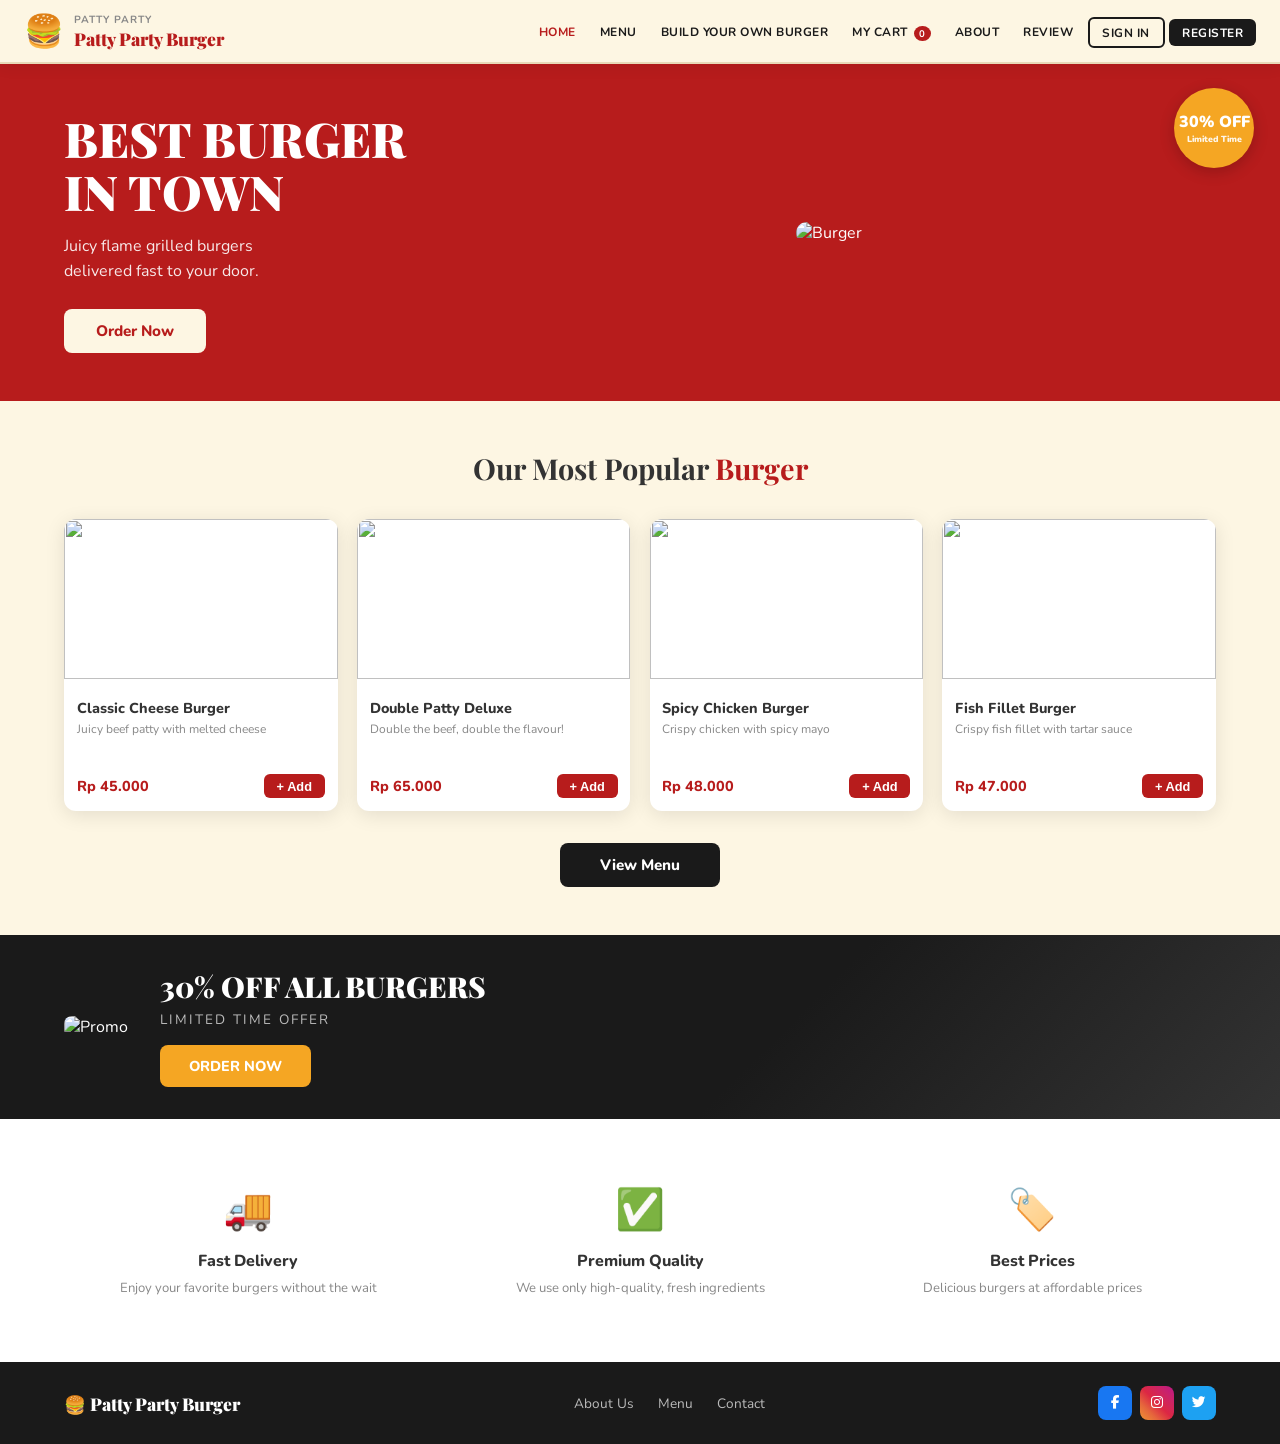
==== index.html @ d88b2a00 "Add files via upload" ====
<!DOCTYPE html>
<html lang="en">
<head>
<meta charset="UTF-8">
<meta name="viewport" content="width=device-width, initial-scale=1.0">
<title>Patty Party Burger – Home</title>
<link rel="stylesheet" href="styles.css">
<link href="https://fonts.googleapis.com/css2?family=Playfair+Display:wght@700;900&family=Nunito:wght@400;600;700;800&display=swap" rel="stylesheet">
<link rel="stylesheet" href="https://cdnjs.cloudflare.com/ajax/libs/font-awesome/6.4.0/css/all.min.css">
<style>
.hero { background: var(--red); color: white; display: flex; align-items: center; justify-content: space-between; padding: 3rem 5%; position: relative; overflow: hidden; min-height: 320px; gap: 2rem; }
.hero-content { flex: 1; max-width: 45%; z-index: 2; }
.hero-title { font-family: 'Playfair Display', serif; font-size: clamp(1.8rem,4vw,3rem); font-weight: 900; line-height: 1.1; margin-bottom: 1rem; text-transform: uppercase; }
.hero-sub { font-size: 1rem; opacity: 0.9; margin-bottom: 1.5rem; line-height: 1.6; }
.btn-hero { background: var(--cream); color: var(--red); border: none; padding: 0.75rem 2rem; border-radius: 8px; font-weight: 800; font-size: 0.95rem; cursor: pointer; transition: 0.2s; font-family: 'Nunito', sans-serif; }
.btn-hero:hover { background: white; transform: translateY(-2px); }
.hero-img { flex: 1; display: flex; justify-content: flex-end; z-index: 2; }
.hero-img img { width: 100%; max-width: 420px; border-radius: 12px; object-fit: cover; max-height: 260px; }
.hero-badge { position: absolute; top: 1.5rem; right: 2%; background: var(--gold); color: white; border-radius: 50%; width: 80px; height: 80px; display: flex; flex-direction: column; align-items: center; justify-content: center; font-weight: 900; font-size: 0.8rem; box-shadow: 0 4px 15px rgba(0,0,0,0.2); }
.hero-badge span { font-size: 1rem; font-weight: 900; }
.hero-badge small { font-size: 0.55rem; opacity: 0.9; }
.section-popular { padding: 3rem 5%; background: var(--cream); }
.section-title { font-family: 'Playfair Display', serif; font-size: clamp(1.3rem,2.5vw,1.8rem); text-align: center; margin-bottom: 2rem; }
.section-title span { color: var(--red); }
.popular-grid { display: grid; grid-template-columns: repeat(auto-fill, minmax(220px, 1fr)); gap: 1.2rem; margin-bottom: 2rem; }
.btn-viewmenu { display: block; margin: 0 auto; background: var(--dark); color: white; border: none; padding: 0.75rem 2.5rem; border-radius: 8px; font-weight: 800; font-size: 0.95rem; cursor: pointer; transition: 0.2s; font-family: 'Nunito', sans-serif; }
.btn-viewmenu:hover { background: var(--red); }
.promo-banner { background: linear-gradient(135deg, #1a1a1a 60%, #333); color: white; display: flex; align-items: center; gap: 2rem; padding: 2rem 5%; overflow: hidden; }
.promo-img img { width: 200px; border-radius: 8px; object-fit: cover; height: 130px; }
.promo-text h3 { font-family: 'Playfair Display', serif; font-size: clamp(1.2rem,3vw,1.8rem); font-weight: 900; margin-bottom: 0.3rem; }
.promo-text p { font-size: 0.85rem; opacity: 0.7; margin-bottom: 1rem; letter-spacing: 2px; }
.btn-order-now { background: var(--gold); color: white; border: none; padding: 0.7rem 1.8rem; border-radius: 8px; font-weight: 800; cursor: pointer; font-size: 0.9rem; transition: 0.2s; font-family: 'Nunito', sans-serif; }
.btn-order-now:hover { background: #e09515; }
@media(max-width:768px){
  .hero { flex-direction: column; text-align: center; }
  .hero-content { max-width: 100%; }
  .hero-img img { max-height: 200px; }
  .hero-badge { width: 60px; height: 60px; font-size: 0.65rem; }
  .promo-banner { flex-direction: column; text-align: center; }
  .promo-img img { width: 100%; max-width: 300px; }
  .popular-grid { grid-template-columns: 1fr 1fr; }
}
</style>
</head>
<body>

<!-- NAVBAR -->
<nav class="navbar">
  <div class="nav-container">
    <a class="nav-logo" href="index.html">
      <div class="logo-icon">🍔</div>
      <div><div class="logo-small">Patty Party</div><div class="logo-main">Patty Party Burger</div></div>
    </a>
    <ul class="nav-links" id="navLinks">
      <li><a href="index.html" class="nav-link active">Home</a></li>
      <li><a href="menu.html" class="nav-link">Menu</a></li>
      <li><a href="build.html" class="nav-link">Build Your Own Burger</a></li>
      <li><a href="cart.html" class="nav-link">My Cart <span class="cart-badge">0</span></a></li>
      <li><a href="about.html" class="nav-link">About</a></li>
      <li><a href="review.html" class="nav-link">Review</a></li>
      <li><a href="signin.html" class="nav-link btn-signin">Sign In</a></li>
      <li><a href="signin.html#register" class="nav-link btn-register">Register</a></li>
    </ul>
    <button class="hamburger" id="hamburger" onclick="this.parentElement.parentElement.querySelector('#navLinks').classList.toggle('open')">
      <span></span><span></span><span></span>
    </button>
  </div>
</nav>

<!-- HERO -->
<div class="hero">
  <div class="hero-content">
    <h1 class="hero-title">BEST BURGER<br>IN TOWN</h1>
    <p class="hero-sub">Juicy flame grilled burgers<br>delivered fast to your door.</p>
    <button class="btn-hero" onclick="location.href='menu.html'">Order Now</button>
  </div>
  <div class="hero-img">
    <img src="https://images.unsplash.com/photo-1568901346375-23c9450c58cd?w=600&q=80" alt="Burger">
  </div>
  <div class="hero-badge"><span>30% OFF</span><small>Limited Time</small></div>
</div>

<!-- POPULAR -->
<div class="section-popular">
  <h2 class="section-title">Our Most Popular <span>Burger</span></h2>
  <div class="popular-grid">
    <div class="burger-card" onclick="addToCart('Classic Cheese Burger',45000,'https://images.unsplash.com/photo-1553979459-d2229ba7433b?w=300&q=80')">
      <img src="https://images.unsplash.com/photo-1553979459-d2229ba7433b?w=300&q=80" alt="">
      <h4>Classic Cheese Burger</h4><p>Juicy beef patty with melted cheese</p>
      <div class="card-footer"><span class="price">Rp 45.000</span><button class="btn-add">+ Add</button></div>
    </div>
    <div class="burger-card" onclick="addToCart('Double Patty Deluxe',65000,'https://images.unsplash.com/photo-1565299507177-b0ac66763828?w=300&q=80')">
      <img src="https://images.unsplash.com/photo-1565299507177-b0ac66763828?w=300&q=80" alt="">
      <h4>Double Patty Deluxe</h4><p>Double the beef, double the flavour!</p>
      <div class="card-footer"><span class="price">Rp 65.000</span><button class="btn-add">+ Add</button></div>
    </div>
    <div class="burger-card" onclick="addToCart('Spicy Chicken Burger',48000,'https://images.unsplash.com/photo-1625228024892-55ec66d7e0aa?w=300&q=80')">
      <img src="https://images.unsplash.com/photo-1625228024892-55ec66d7e0aa?w=300&q=80" alt="">
      <h4>Spicy Chicken Burger</h4><p>Crispy chicken with spicy mayo</p>
      <div class="card-footer"><span class="price">Rp 48.000</span><button class="btn-add">+ Add</button></div>
    </div>
    <div class="burger-card" onclick="addToCart('Fish Fillet Burger',47000,'https://images.unsplash.com/photo-1571091718767-18b5b1457add?w=300&q=80')">
      <img src="https://images.unsplash.com/photo-1571091718767-18b5b1457add?w=300&q=80" alt="">
      <h4>Fish Fillet Burger</h4><p>Crispy fish fillet with tartar sauce</p>
      <div class="card-footer"><span class="price">Rp 47.000</span><button class="btn-add">+ Add</button></div>
    </div>
  </div>
  <button class="btn-viewmenu" onclick="location.href='menu.html'">View Menu</button>
</div>

<!-- PROMO -->
<div class="promo-banner">
  <div class="promo-img"><img src="https://images.unsplash.com/photo-1594212699903-ec8a3eca50f5?w=300&q=80" alt="Promo"></div>
  <div class="promo-text">
    <h3>30% OFF ALL BURGERS</h3>
    <p>LIMITED TIME OFFER</p>
    <button class="btn-order-now" onclick="location.href='menu.html'">ORDER NOW</button>
  </div>
</div>

<!-- FEATURES -->
<div class="features">
  <div class="feature"><div class="feat-icon">🚚</div><h4>Fast Delivery</h4><p>Enjoy your favorite burgers without the wait</p></div>
  <div class="feature"><div class="feat-icon">✅</div><h4>Premium Quality</h4><p>We use only high-quality, fresh ingredients</p></div>
  <div class="feature"><div class="feat-icon">🏷️</div><h4>Best Prices</h4><p>Delicious burgers at affordable prices</p></div>
</div>

<!-- FOOTER -->
<footer class="footer">
  <div class="footer-inner">
    <div class="footer-logo">🍔 Patty Party Burger</div>
    <div class="footer-links">
      <a href="about.html">About Us</a>
      <a href="menu.html">Menu</a>
      <a href="contact.html">Contact</a>
    </div>
    <div class="footer-socials">
      <a href="#" class="social-btn fb"><i class="fab fa-facebook-f"></i></a>
      <a href="#" class="social-btn ig"><i class="fab fa-instagram"></i></a>
      <a href="#" class="social-btn tw"><i class="fab fa-twitter"></i></a>
    </div>
  </div>
</footer>

<script src="shared.js"></script>
</body>
</html>
---- styles.css ----
/* ===== CSS VARIABLES ===== */
:root {
  --red: #b71c1c;
  --red-light: #ef5350;
  --gold: #f5a623;
  --cream: #fdf6e3;
  --dark: #1a1a1a;
  --text: #333;
  --gray: #888;
  --white: #fff;
  --card-bg: #fff;
  --shadow: 0 4px 20px rgba(0,0,0,0.1);
  --radius: 12px;
}

* { margin: 0; padding: 0; box-sizing: border-box; }

body {
  font-family: 'Nunito', sans-serif;
  background: var(--cream);
  color: var(--text);
  overflow-x: hidden;
}

/* ===== PAGES ===== */
.page { display: none; min-height: 80vh; }
.page.active { display: block; }

/* ===== NAVBAR ===== */
.navbar {
  position: sticky; top: 0; z-index: 1000;
  background: var(--cream);
  border-bottom: 2px solid #e8d9b8;
  box-shadow: 0 2px 15px rgba(0,0,0,0.08);
}
.nav-container {
  max-width: 1300px; margin: 0 auto;
  display: flex; align-items: center; justify-content: space-between;
  padding: 0.6rem 1.5rem;
}
.nav-logo { display: flex; align-items: center; gap: 0.6rem; cursor: pointer; text-decoration: none; }
.logo-icon { font-size: 2rem; }
.logo-small { font-size: 0.65rem; color: var(--gray); font-weight: 700; text-transform: uppercase; letter-spacing: 1px; }
.logo-main { font-family: 'Playfair Display', serif; font-size: 1.1rem; color: var(--red); font-weight: 900; }
.nav-links { display: flex; align-items: center; gap: 0.3rem; list-style: none; }
.nav-link {
  text-decoration: none; color: var(--dark);
  font-size: 0.75rem; font-weight: 700; padding: 0.4rem 0.6rem;
  border-radius: 6px; transition: all 0.2s; text-transform: uppercase; letter-spacing: 0.5px;
  cursor: pointer;
}
.nav-link:hover, .nav-link.active { color: var(--red); }
.btn-signin {
  border: 2px solid var(--dark); border-radius: 6px !important; padding: 0.35rem 0.8rem !important;
}
.btn-register {
  background: var(--dark); color: var(--white) !important;
  border-radius: 6px !important; padding: 0.35rem 0.8rem !important;
}
.btn-register:hover { background: var(--red) !important; border-color: var(--red); }
.cart-badge {
  background: var(--red); color: white; border-radius: 50%;
  font-size: 0.6rem; padding: 1px 5px; margin-left: 3px; vertical-align: middle;
}
.hamburger {
  display: none; background: none; border: none; cursor: pointer;
  flex-direction: column; gap: 5px; padding: 5px;
}
.hamburger span {
  display: block; width: 25px; height: 2px;
  background: var(--dark); border-radius: 2px; transition: 0.3s;
}

/* ===== HERO ===== */
.hero {
  background: var(--red); color: white;
  display: flex; align-items: center; justify-content: space-between;
  padding: 3rem 5% 3rem;
  position: relative; overflow: hidden; min-height: 320px;
}
.hero-content { flex: 1; max-width: 45%; z-index: 2; }
.hero-title {
  font-family: 'Playfair Display', serif;
  font-size: clamp(1.8rem, 4vw, 3rem); font-weight: 900;
  line-height: 1.1; margin-bottom: 1rem; text-transform: uppercase;
}
.hero-sub { font-size: 1rem; opacity: 0.9; margin-bottom: 1.5rem; line-height: 1.6; }
.btn-hero {
  background: var(--cream); color: var(--red);
  border: none; padding: 0.75rem 2rem; border-radius: 8px;
  font-weight: 800; font-size: 0.95rem; cursor: pointer; transition: 0.2s;
  font-family: 'Nunito', sans-serif;
}
.btn-hero:hover { background: white; transform: translateY(-2px); }
.hero-img { flex: 1; display: flex; justify-content: flex-end; z-index: 2; }
.hero-img img { width: 100%; max-width: 420px; border-radius: 12px; object-fit: cover; max-height: 260px; }
.hero-badge {
  position: absolute; top: 1.5rem; right: 2%;
  background: var(--gold); color: white; border-radius: 50%;
  width: 80px; height: 80px; display: flex; flex-direction: column;
  align-items: center; justify-content: center; font-weight: 900; font-size: 0.8rem;
  box-shadow: 0 4px 15px rgba(0,0,0,0.2);
}
.hero-badge span { font-size: 1rem; font-weight: 900; }
.hero-badge small { font-size: 0.55rem; opacity: 0.9; }

/* ===== SECTION POPULAR ===== */
.section-popular { padding: 3rem 5%; background: var(--cream); }
.section-title { font-family: 'Playfair Display', serif; font-size: clamp(1.3rem, 2.5vw, 1.8rem); text-align: center; margin-bottom: 2rem; }
.section-title span { color: var(--red); }
.popular-grid { display: grid; grid-template-columns: repeat(auto-fill, minmax(220px, 1fr)); gap: 1.2rem; margin-bottom: 2rem; }
.burger-card {
  background: white; border-radius: var(--radius); overflow: hidden;
  box-shadow: var(--shadow); transition: transform 0.2s, box-shadow 0.2s; cursor: pointer;
}
.burger-card:hover { transform: translateY(-5px); box-shadow: 0 8px 30px rgba(0,0,0,0.15); }
.burger-card img { width: 100%; height: 160px; object-fit: cover; }
.burger-card h4 { padding: 0.8rem 0.8rem 0.2rem; font-weight: 800; font-size: 0.9rem; }
.burger-card p { padding: 0 0.8rem; font-size: 0.75rem; color: var(--gray); min-height: 2.5rem; }
.card-footer { display: flex; align-items: center; justify-content: space-between; padding: 0.8rem; }
.price { font-weight: 800; color: var(--red); font-size: 0.9rem; }
.btn-add {
  background: var(--red); color: white; border: none;
  padding: 0.3rem 0.8rem; border-radius: 6px; font-weight: 700; font-size: 0.8rem; cursor: pointer;
  transition: 0.2s;
}
.btn-add:hover { background: var(--red-light); }
.btn-primary {
  display: inline-block; background: var(--red); color: white;
  border: none; padding: 0.75rem 2rem; border-radius: 8px;
  font-weight: 800; font-size: 0.95rem; cursor: pointer; transition: 0.2s;
  font-family: 'Nunito', sans-serif; text-decoration: none;
}
.btn-primary:hover { background: var(--red-light); }
.btn-viewmenu {
  display: block; margin: 0 auto; background: var(--dark); color: white;
  border: none; padding: 0.75rem 2.5rem; border-radius: 8px;
  font-weight: 800; font-size: 0.95rem; cursor: pointer; transition: 0.2s;
  font-family: 'Nunito', sans-serif;
}
.btn-viewmenu:hover { background: var(--red); }

/* ===== PROMO BANNER ===== */
.promo-banner {
  background: linear-gradient(135deg, #1a1a1a 60%, #333);
  color: white; display: flex; align-items: center; gap: 2rem;
  padding: 2rem 5%; overflow: hidden; position: relative;
}
.promo-img img { width: 200px; border-radius: 8px; object-fit: cover; height: 130px; }
.promo-text h3 { font-family: 'Playfair Display', serif; font-size: clamp(1.2rem, 3vw, 1.8rem); font-weight: 900; margin-bottom: 0.3rem; }
.promo-text p { font-size: 0.85rem; opacity: 0.7; margin-bottom: 1rem; letter-spacing: 2px; }
.btn-order-now {
  background: var(--gold); color: white; border: none;
  padding: 0.7rem 1.8rem; border-radius: 8px; font-weight: 800; cursor: pointer;
  font-size: 0.9rem; transition: 0.2s; font-family: 'Nunito', sans-serif;
}
.btn-order-now:hover { background: #e09515; }

/* ===== FEATURES ===== */
.features {
  display: grid; grid-template-columns: repeat(auto-fit, minmax(180px, 1fr));
  gap: 1.5rem; padding: 2.5rem 5%; background: white;
}
.feature { text-align: center; padding: 1.5rem 1rem; }
.feat-icon { font-size: 2.5rem; margin-bottom: 0.8rem; }
.feature h4 { font-weight: 800; margin-bottom: 0.4rem; }
.feature p { font-size: 0.82rem; color: var(--gray); line-height: 1.5; }

/* ===== PAGE HERO ===== */
.page-hero {
  color: white; padding: 2.5rem 5%;
  text-align: center;
}
.page-hero h1 { font-family: 'Playfair Display', serif; font-size: clamp(1.5rem, 3vw, 2.2rem); font-weight: 900; margin-bottom: 0.5rem; }
.page-hero p { opacity: 0.85; font-size: 0.95rem; }

/* ===== AUTH ===== */
.auth-bg {
  background: var(--red); min-height: 90vh;
  display: flex; align-items: center; justify-content: center; padding: 2rem;
}
.auth-card {
  background: var(--cream); border-radius: 16px;
  padding: 2.5rem 2rem; width: 100%; max-width: 400px;
  box-shadow: 0 20px 60px rgba(0,0,0,0.3); text-align: center;
}
.auth-logo { font-size: 3rem; margin-bottom: 0.5rem; }
.auth-brand { font-family: 'Playfair Display', serif; color: var(--red); font-size: 1.3rem; margin-bottom: 1.5rem; font-weight: 900; }
.auth-tabs { display: flex; gap: 0.5rem; margin-bottom: 1.5rem; border-radius: 8px; overflow: hidden; background: #e8d9b8; padding: 4px; }
.auth-tab {
  flex: 1; padding: 0.6rem; border: none; background: transparent;
  font-weight: 700; cursor: pointer; border-radius: 6px; transition: 0.2s; font-family: 'Nunito', sans-serif;
  font-size: 0.9rem;
}
.auth-tab.active { background: var(--gold); color: white; }
.input-group {
  display: flex; align-items: center;
  background: white; border-radius: 8px; padding: 0 1rem;
  margin-bottom: 1rem; border: 1px solid #e0d0b0;
}
.input-group i { color: var(--gray); margin-right: 0.5rem; font-size: 0.85rem; }
.input-group input {
  flex: 1; border: none; outline: none;
  padding: 0.75rem 0; font-family: 'Nunito', sans-serif; font-size: 0.9rem;
  background: transparent; min-width: 0;
}
.phone-prefix { font-size: 0.85rem; color: var(--gray); font-weight: 700; white-space: nowrap; margin-right: 0.3rem; }
.btn-auth {
  width: 100%; background: var(--gold); color: white; border: none;
  padding: 0.85rem; border-radius: 8px; font-weight: 800; font-size: 1rem;
  cursor: pointer; margin: 0.5rem 0; transition: 0.2s; font-family: 'Nunito', sans-serif;
}
.btn-auth:hover { background: #e09515; }
.btn-auth:disabled { background: #ccc; cursor: not-allowed; }
.btn-auth-outline {
  width: 100%; background: white; color: var(--gold);
  border: 2px solid var(--gold); padding: 0.75rem; border-radius: 8px;
  font-weight: 800; font-size: 0.9rem; cursor: pointer; margin: 0.5rem 0;
  transition: 0.2s; font-family: 'Nunito', sans-serif;
}
.btn-auth-outline:hover { background: var(--gold); color: white; }
.auth-switch { font-size: 0.82rem; color: var(--gray); margin-top: 0.5rem; }
.auth-switch a { color: var(--red); font-weight: 700; cursor: pointer; }

/* ===== FORM INPUTS (shared) ===== */
.form-input {
  width: 100%; border: 1px solid #e0d0b0; border-radius: 8px;
  padding: 0.65rem 1rem; font-family: 'Nunito', sans-serif; font-size: 0.88rem;
  background: white; outline: none; display: block; transition: border-color 0.2s;
}
.form-input:focus { border-color: var(--red); }
.form-textarea {
  width: 100%; border: 1px solid #e0d0b0; border-radius: 8px;
  padding: 0.65rem 1rem; font-family: 'Nunito', sans-serif; font-size: 0.88rem;
  background: white; outline: none; display: block; resize: vertical;
  min-height: 100px; transition: border-color 0.2s;
}
.form-textarea:focus { border-color: var(--red); }

/* ===== MENU PAGE ===== */
.menu-wrap { padding: 2rem 5%; max-width: 1200px; margin: 0 auto; }
.menu-tabs { display: flex; gap: 0.5rem; margin-bottom: 1.5rem; flex-wrap: wrap; }
.menu-tab {
  padding: 0.5rem 1.5rem; border: 2px solid var(--red);
  background: white; color: var(--red); border-radius: 25px;
  font-weight: 700; cursor: pointer; transition: 0.2s;
  font-family: 'Nunito', sans-serif; font-size: 0.85rem;
}
.menu-tab.active, .menu-tab:hover { background: var(--red); color: white; }
.menu-grid { display: grid; grid-template-columns: repeat(auto-fill, minmax(210px, 1fr)); gap: 1.2rem; }

/* ===== BUILD PAGE ===== */
.build-container { display: grid; grid-template-columns: 1fr 300px; gap: 2rem; padding: 2rem 5%; max-width: 1200px; margin: 0 auto; }
.build-step { background: white; border-radius: var(--radius); padding: 1.5rem; margin-bottom: 1.2rem; box-shadow: var(--shadow); }
.step-header { display: flex; align-items: center; gap: 1rem; margin-bottom: 1rem; }
.step-num { width: 32px; height: 32px; background: var(--gold); color: white; border-radius: 50%; display: flex; align-items: center; justify-content: center; font-weight: 900; font-size: 0.9rem; flex-shrink: 0; }
.step-header h3 { font-weight: 800; font-size: 1rem; }
.build-options { display: flex; flex-wrap: wrap; gap: 0.75rem; }
.build-option {
  display: flex; flex-direction: column; align-items: center; gap: 0.3rem;
  padding: 0.8rem 0.6rem; border: 2px solid #e0d0b0; border-radius: 10px;
  cursor: pointer; transition: 0.2s; min-width: 85px; background: white; position: relative;
}
.build-option:hover { border-color: var(--gold); background: #fffbf0; }
.build-option.selected { border-color: var(--red); background: #fff5f5; }
.build-option.selected::after { content: '✓'; position: absolute; top: 4px; right: 6px; font-size: 0.7rem; color: var(--red); font-weight: 900; }
.opt-emoji { font-size: 2rem; }
.opt-name { font-size: 0.72rem; font-weight: 700; text-align: center; }
.opt-price { font-size: 0.68rem; color: var(--red); font-weight: 800; }
.build-summary {
  background: white; border-radius: var(--radius); padding: 1.5rem;
  box-shadow: var(--shadow); height: fit-content; position: sticky; top: 80px; text-align: center;
}
.build-summary h3 { font-weight: 800; margin-bottom: 1rem; }
.summary-visual { font-size: 4rem; margin-bottom: 1rem; }
.summary-details { text-align: left; background: var(--cream); border-radius: 8px; padding: 1rem; margin-bottom: 1rem; }
.sum-row { display: flex; justify-content: space-between; font-size: 0.82rem; margin-bottom: 0.4rem; color: var(--text); }
.sum-row strong { color: var(--dark); }
.sum-divider { border: none; border-top: 1px solid #e8d9b8; margin: 0.6rem 0; }
.sum-total-row { display: flex; justify-content: space-between; font-weight: 900; font-size: 1rem; }
.summary-price-label { font-size: 0.78rem; color: var(--gray); margin-bottom: 0.3rem; text-align: left; }
.summary-price { font-size: 1.6rem; font-weight: 900; color: var(--red); margin-bottom: 1rem; text-align: left; }
.price-breakdown { font-size: 0.72rem; color: var(--gray); text-align: left; margin-bottom: 1rem; line-height: 1.7; background: #fffbf0; border-radius: 8px; padding: 0.7rem 0.9rem; }
.price-breakdown .pb-row { display: flex; justify-content: space-between; }
.btn-add-burger {
  width: 100%; background: var(--red); color: white; border: none;
  padding: 0.85rem; border-radius: 8px; font-weight: 800; font-size: 0.95rem;
  cursor: pointer; transition: 0.2s; font-family: 'Nunito', sans-serif;
}
.btn-add-burger:hover { background: var(--red-light); }

/* ===== CART PAGE ===== */
.cart-wrap { display: grid; grid-template-columns: 1fr 320px; gap: 2rem; padding: 2rem 5%; max-width: 1100px; margin: 0 auto; align-items: start; }
.cart-box { background: white; border-radius: var(--radius); overflow: hidden; box-shadow: var(--shadow); }
.empty-cart { padding: 4rem 2rem; text-align: center; }
.empty-cart div { font-size: 4rem; margin-bottom: 1rem; }
.empty-cart h3 { font-weight: 800; margin-bottom: 1rem; }
.cart-item { display: flex; align-items: center; gap: 1rem; padding: 1rem 1.5rem; border-bottom: 1px solid #f0e8d0; }
.cart-item img { width: 70px; height: 60px; object-fit: cover; border-radius: 8px; }
.item-info { flex: 1; }
.item-info h4 { font-weight: 800; font-size: 0.9rem; margin-bottom: 0.3rem; }
.item-price { color: var(--red); font-weight: 700; font-size: 0.85rem; }
.qty-controls { display: flex; align-items: center; gap: 0.5rem; }
.qty-btn { width: 28px; height: 28px; border: 2px solid var(--red); background: white; color: var(--red); border-radius: 6px; font-weight: 900; cursor: pointer; font-size: 0.9rem; }
.qty-btn:hover { background: var(--red); color: white; }
.qty-num { font-weight: 800; min-width: 20px; text-align: center; }
.btn-remove { background: var(--red); color: white; border: none; padding: 0.35rem 0.75rem; border-radius: 6px; font-weight: 700; cursor: pointer; font-size: 0.75rem; }
.order-summary { background: white; border-radius: var(--radius); padding: 1.5rem; box-shadow: var(--shadow); }
.order-summary h3 { font-weight: 800; margin-bottom: 1rem; }
.sum-row { display: flex; justify-content: space-between; padding: 0.6rem 0; font-size: 0.9rem; border-bottom: 1px solid #f0e8d0; }
.sum-row.total { font-weight: 900; font-size: 1.1rem; color: var(--red); border-bottom: none; }
.btn-checkout { width: 100%; background: var(--red); color: white; border: none; padding: 0.9rem; border-radius: 8px; font-weight: 800; font-size: 0.95rem; cursor: pointer; transition: 0.2s; margin-top: 1rem; font-family: 'Nunito', sans-serif; letter-spacing: 1px; }
.btn-checkout:hover { background: var(--red-light); }

/* ===== ABOUT PAGE ===== */
.about-hero-section {
  background: linear-gradient(135deg, var(--red) 60%, #7f1111);
  color: white; padding: 4rem 5%; display: flex; align-items: center;
  gap: 3rem; min-height: 320px;
}
.about-hero-text { flex: 1; }
.about-hero-text h1 { font-family: 'Playfair Display', serif; font-size: clamp(1.8rem, 4vw, 3rem); font-weight: 900; margin-bottom: 1rem; }
.about-hero-text p { font-size: 1rem; opacity: 0.9; line-height: 1.7; max-width: 500px; }
.about-hero-img { flex-shrink: 0; }
.about-hero-img img { width: 280px; height: 220px; object-fit: cover; border-radius: 16px; box-shadow: 0 10px 40px rgba(0,0,0,0.3); }
.about-story { padding: 3rem 5%; max-width: 1100px; margin: 0 auto; display: grid; grid-template-columns: 1fr 1fr; gap: 3rem; align-items: center; }
.about-story-text h2 { font-family: 'Playfair Display', serif; font-size: 1.6rem; color: var(--red); margin-bottom: 1rem; }
.about-story-text p { font-size: 0.9rem; color: var(--gray); line-height: 1.8; margin-bottom: 1rem; }
.about-story-img img { width: 100%; border-radius: 16px; box-shadow: var(--shadow); height: 300px; object-fit: cover; }
.about-values { background: white; padding: 3rem 5%; }
.about-values h2 { font-family: 'Playfair Display', serif; font-size: 1.6rem; text-align: center; margin-bottom: 2rem; }
.values-grid { display: grid; grid-template-columns: repeat(auto-fit, minmax(200px, 1fr)); gap: 1.5rem; max-width: 1100px; margin: 0 auto; }
.value-card { background: var(--cream); border-radius: var(--radius); padding: 2rem 1.5rem; text-align: center; box-shadow: var(--shadow); }
.value-icon { font-size: 2.5rem; margin-bottom: 1rem; }
.value-card h4 { font-weight: 800; margin-bottom: 0.5rem; }
.value-card p { font-size: 0.82rem; color: var(--gray); line-height: 1.6; }
.about-team { padding: 3rem 5%; max-width: 1100px; margin: 0 auto; }
.about-team h2 { font-family: 'Playfair Display', serif; font-size: 1.6rem; text-align: center; margin-bottom: 2rem; }
.team-grid { display: grid; grid-template-columns: repeat(auto-fit, minmax(200px, 1fr)); gap: 1.5rem; }
.team-card { background: white; border-radius: var(--radius); overflow: hidden; box-shadow: var(--shadow); text-align: center; }
.team-card img { width: 100%; height: 180px; object-fit: cover; }
.team-card-body { padding: 1.2rem; }
.team-card-body h4 { font-weight: 800; margin-bottom: 0.2rem; }
.team-card-body span { font-size: 0.78rem; color: var(--red); font-weight: 700; }
.team-card-body p { font-size: 0.78rem; color: var(--gray); margin-top: 0.4rem; line-height: 1.5; }
.about-stats { background: var(--dark); color: white; padding: 3rem 5%; }
.stats-grid { display: grid; grid-template-columns: repeat(auto-fit, minmax(150px, 1fr)); gap: 1.5rem; max-width: 900px; margin: 0 auto; text-align: center; }
.stat-item .stat-num { font-size: 2.5rem; font-weight: 900; color: var(--gold); }
.stat-item .stat-label { font-size: 0.85rem; opacity: 0.7; margin-top: 0.3rem; }

/* ===== REVIEW PAGE ===== */
.review-wrap { padding: 2rem 5%; max-width: 900px; margin: 0 auto; }
.rating-box { background: white; border-radius: var(--radius); padding: 2rem; box-shadow: var(--shadow); margin-bottom: 2rem; }
.rating-box h2 { font-family: 'Playfair Display', serif; font-size: 1.4rem; margin-bottom: 1.2rem; }
.bar-row { display: flex; align-items: center; gap: 0.8rem; margin-bottom: 0.5rem; font-size: 0.85rem; }
.bar-row span:first-child { min-width: 48px; }
.bar-track { flex: 1; height: 10px; background: #e8d9b8; border-radius: 5px; overflow: hidden; }
.bar-fill { height: 100%; border-radius: 5px; }
.bar-row span:last-child { min-width: 38px; text-align: right; font-weight: 700; }
.review-form { background: white; border-radius: var(--radius); padding: 2rem; box-shadow: var(--shadow); margin-bottom: 2rem; }
.review-form h3 { font-weight: 800; margin-bottom: 1.2rem; }
.form-row { display: grid; grid-template-columns: 1fr 1fr; gap: 1rem; margin-bottom: 1rem; }
.star-pick { font-size: 1.6rem; cursor: pointer; margin-bottom: 1rem; display: flex; gap: 0.3rem; }
.reviews-list { display: flex; flex-direction: column; gap: 1rem; }
.rev-card { background: white; border-radius: var(--radius); padding: 1.2rem; box-shadow: var(--shadow); }
.rev-top { display: flex; justify-content: space-between; align-items: flex-start; margin-bottom: 0.6rem; }
.rev-name { font-weight: 800; font-size: 0.92rem; }
.rev-date { font-size: 0.75rem; color: var(--gray); }
.rev-stars { font-size: 0.95rem; }
.rev-text { font-size: 0.85rem; color: var(--gray); line-height: 1.65; }

/* ===== CONTACT PAGE ===== */
.contact-wrap { display: grid; grid-template-columns: 1fr 1fr; gap: 2rem; padding: 2.5rem 5%; max-width: 1100px; margin: 0 auto; }
.contact-info h2, .contact-form-box h2 { font-family: 'Playfair Display', serif; font-size: 1.4rem; color: var(--red); margin-bottom: 1.2rem; }
.info-grid { display: grid; grid-template-columns: 1fr 1fr; gap: 1rem; }
.info-item { display: flex; gap: 0.8rem; align-items: flex-start; background: white; border-radius: 10px; padding: 1rem; box-shadow: var(--shadow); }
.info-item i { color: var(--red); font-size: 1.2rem; margin-top: 0.1rem; flex-shrink: 0; }
.info-item h4 { font-weight: 800; font-size: 0.85rem; margin-bottom: 0.2rem; }
.info-item p { font-size: 0.78rem; color: var(--gray); line-height: 1.55; }
.contact-form-box { background: white; border-radius: var(--radius); padding: 1.5rem; box-shadow: var(--shadow); }
.contact-form-box .form-input, .contact-form-box .form-textarea { margin-bottom: 0.8rem; }
.btn-send { background: var(--red); color: white; border: none; padding: 0.75rem 2rem; border-radius: 8px; font-weight: 800; cursor: pointer; font-size: 0.9rem; transition: 0.2s; font-family: 'Nunito', sans-serif; }
.btn-send:hover { background: var(--red-light); }
.dark-features { display: grid; grid-template-columns: repeat(3,1fr); gap: 1rem; padding: 2.5rem 5%; background: var(--dark); color: white; }
.dark-features .feature { color: white; }
.dark-features .feature p { color: rgba(255,255,255,0.65); }

/* ===== PAYMENT PAGE ===== */
.pay-wrap { padding: 2rem 5%; max-width: 700px; margin: 0 auto; }
.pay-tabs { display: flex; gap: 0.5rem; flex-wrap: wrap; margin-bottom: 1.5rem; }
.pay-tab { flex: 1; padding: 0.75rem 1rem; border: 2px solid #e0d0b0; background: white; border-radius: 10px; font-weight: 700; cursor: pointer; font-size: 0.82rem; transition: 0.2s; font-family: 'Nunito', sans-serif; min-width: 120px; text-align: center; }
.pay-tab.active { border-color: var(--red); background: #fff5f5; color: var(--red); }
.total-row { display: flex; align-items: center; justify-content: space-between; flex-wrap: wrap; gap: 1rem; border-top: 1px solid #e0d0b0; padding-top: 1rem; margin-top: 0.5rem; }
.btn-paynow { background: var(--gold); color: white; border: none; padding: 0.7rem 1.8rem; border-radius: 8px; font-weight: 800; cursor: pointer; font-size: 0.9rem; transition: 0.2s; font-family: 'Nunito', sans-serif; }
.btn-paynow:hover { background: #e09515; }
.btn-paynow:disabled { background: #ccc; cursor: not-allowed; }

/* ===== OVERLAY / MODAL ===== */
.overlay {
  position: fixed; inset: 0; background: rgba(0,0,0,0.7);
  display: flex; align-items: center; justify-content: center; z-index: 9999;
}
.overlay-card {
  background: white; border-radius: 16px; padding: 3rem 2rem;
  text-align: center; max-width: 380px; width: 90%;
}
.overlay-card h2 { font-family: 'Playfair Display', serif; font-size: 1.5rem; margin: 1rem 0 0.5rem; }
.overlay-card p { color: var(--gray); margin-bottom: 1.5rem; font-size: 0.9rem; }

/* ===== FOOTER ===== */
.footer { background: var(--dark); color: white; padding: 1.5rem 5%; }
.footer-inner { display: flex; align-items: center; justify-content: space-between; flex-wrap: wrap; gap: 1rem; }
.footer-logo { font-family: 'Playfair Display', serif; font-size: 1.1rem; font-weight: 900; }
.footer-links { display: flex; gap: 1.5rem; }
.footer-links a { color: rgba(255,255,255,0.7); font-size: 0.85rem; cursor: pointer; transition: 0.2s; text-decoration: none; }
.footer-links a:hover { color: var(--gold); }
.footer-socials { display: flex; gap: 0.5rem; }
.social-btn {
  width: 34px; height: 34px; border-radius: 8px; display: flex; align-items: center;
  justify-content: center; color: white; font-size: 0.85rem; cursor: pointer; text-decoration: none;
}
.fb { background: #1877f2; }
.ig { background: linear-gradient(45deg, #f09433, #e6683c, #dc2743, #cc2366, #bc1888); }
.tw { background: #1da1f2; }

/* ===== TOAST ===== */
.toast {
  position: fixed; bottom: 2rem; right: 2rem; background: var(--dark); color: white;
  padding: 0.8rem 1.5rem; border-radius: 10px; font-weight: 700; font-size: 0.85rem;
  z-index: 9999; animation: slideUp 0.3s ease; box-shadow: 0 5px 20px rgba(0,0,0,0.3);
}
@keyframes slideUp {
  from { transform: translateY(20px); opacity: 0; }
  to { transform: translateY(0); opacity: 1; }
}

/* ===== RESPONSIVE ===== */
@media (max-width: 1024px) {
  .build-container { grid-template-columns: 1fr; }
  .build-summary { position: static; }
  .cart-wrap { grid-template-columns: 1fr; }
  .about-story { grid-template-columns: 1fr; gap: 2rem; }
}

@media (max-width: 768px) {
  /* Navbar mobile */
  .nav-links {
    position: fixed; top: 57px; left: 0; right: 0;
    background: var(--cream); flex-direction: column; align-items: flex-start;
    padding: 1rem 1.5rem; gap: 0.2rem; box-shadow: 0 8px 20px rgba(0,0,0,0.1);
    transform: translateY(-110%); transition: transform 0.3s; z-index: 999;
    border-bottom: 2px solid #e8d9b8; max-height: calc(100vh - 57px); overflow-y: auto;
  }
  .nav-links.open { transform: translateY(0); }
  .nav-link { font-size: 0.9rem; padding: 0.7rem 0; width: 100%; border-bottom: 1px solid #f0e8d0; }
  .btn-signin, .btn-register { border: none !important; background: none !important; color: var(--dark) !important; }
  .hamburger { display: flex; }

  /* Hero */
  .hero { flex-direction: column; gap: 1.5rem; padding: 2rem 5%; text-align: center; }
  .hero-content { max-width: 100%; }
  .hero-img { justify-content: center; }
  .hero-img img { max-width: 100%; max-height: 200px; }
  .hero-badge { top: 0.5rem; right: 0.5rem; width: 60px; height: 60px; font-size: 0.65rem; }
  .hero-badge span { font-size: 0.75rem; }

  /* Promo */
  .promo-banner { flex-direction: column; text-align: center; }
  .promo-img { width: 100%; }
  .promo-img img { width: 100%; max-width: 320px; height: 180px; }

  /* Cart */
  .cart-wrap { grid-template-columns: 1fr; padding: 1rem; }
  .cart-item { flex-wrap: wrap; gap: 0.75rem; }
  .cart-item img { width: 60px; height: 55px; }
  .item-info { min-width: 120px; flex: 1; }

  /* Build */
  .build-container { grid-template-columns: 1fr; padding: 1rem; }
  .build-options { gap: 0.5rem; }
  .build-option { min-width: 75px; padding: 0.7rem 0.4rem; }
  .build-summary { margin-top: 0; }

  /* Contact */
  .contact-wrap { grid-template-columns: 1fr; }
  .info-grid { grid-template-columns: 1fr; }
  .dark-features { grid-template-columns: 1fr; }

  /* Payment */
  .pay-tabs { flex-direction: column; }
  .pay-tab { min-width: unset; text-align: left; }
  .total-row { flex-direction: column; align-items: flex-start; }
  .btn-paynow { width: 100%; }

  /* Review */
  .form-row { grid-template-columns: 1fr; }

  /* About */
  .about-hero-section { flex-direction: column; text-align: center; }
  .about-hero-img img { width: 100%; max-width: 320px; height: 200px; }
  .values-grid { grid-template-columns: 1fr 1fr; }
  .stats-grid { grid-template-columns: 1fr 1fr; }
  .team-grid { grid-template-columns: 1fr 1fr; }

  /* Footer */
  .footer-inner { flex-direction: column; text-align: center; gap: 1rem; }
  .footer-links { justify-content: center; flex-wrap: wrap; gap: 1rem; }
  .footer-socials { justify-content: center; }
}

@media (max-width: 480px) {
  .page-hero { padding: 1.5rem 5%; }
  .page-hero h1 { font-size: 1.3rem; }

  /* Cards */
  .popular-grid { grid-template-columns: 1fr 1fr; }
  .menu-grid { grid-template-columns: 1fr 1fr; }
  .burger-card img { height: 120px; }
  .burger-card h4 { font-size: 0.8rem; padding: 0.6rem 0.6rem 0.2rem; }
  .burger-card p { font-size: 0.7rem; padding: 0 0.6rem; min-height: 2rem; }
  .card-footer { padding: 0.6rem; }
  .price { font-size: 0.8rem; }
  .btn-add { font-size: 0.72rem; padding: 0.25rem 0.5rem; }

  /* Navbar logo */
  .logo-main { font-size: 0.9rem; }
  .logo-icon { font-size: 1.5rem; }

  /* Build options */
  .build-option { min-width: 68px; padding: 0.6rem 0.3rem; }
  .opt-emoji { font-size: 1.5rem; }
  .opt-name { font-size: 0.65rem; }
  .opt-price { font-size: 0.62rem; }

  /* Cart */
  .cart-item { padding: 0.75rem 1rem; }
  .qty-btn { width: 26px; height: 26px; font-size: 0.85rem; }
  .btn-remove { font-size: 0.7rem; padding: 0.3rem 0.6rem; }

  /* About */
  .values-grid { grid-template-columns: 1fr; }
  .team-grid { grid-template-columns: 1fr 1fr; }

  /* Toast */
  .toast { bottom: 1rem; right: 1rem; left: 1rem; text-align: center; }
}
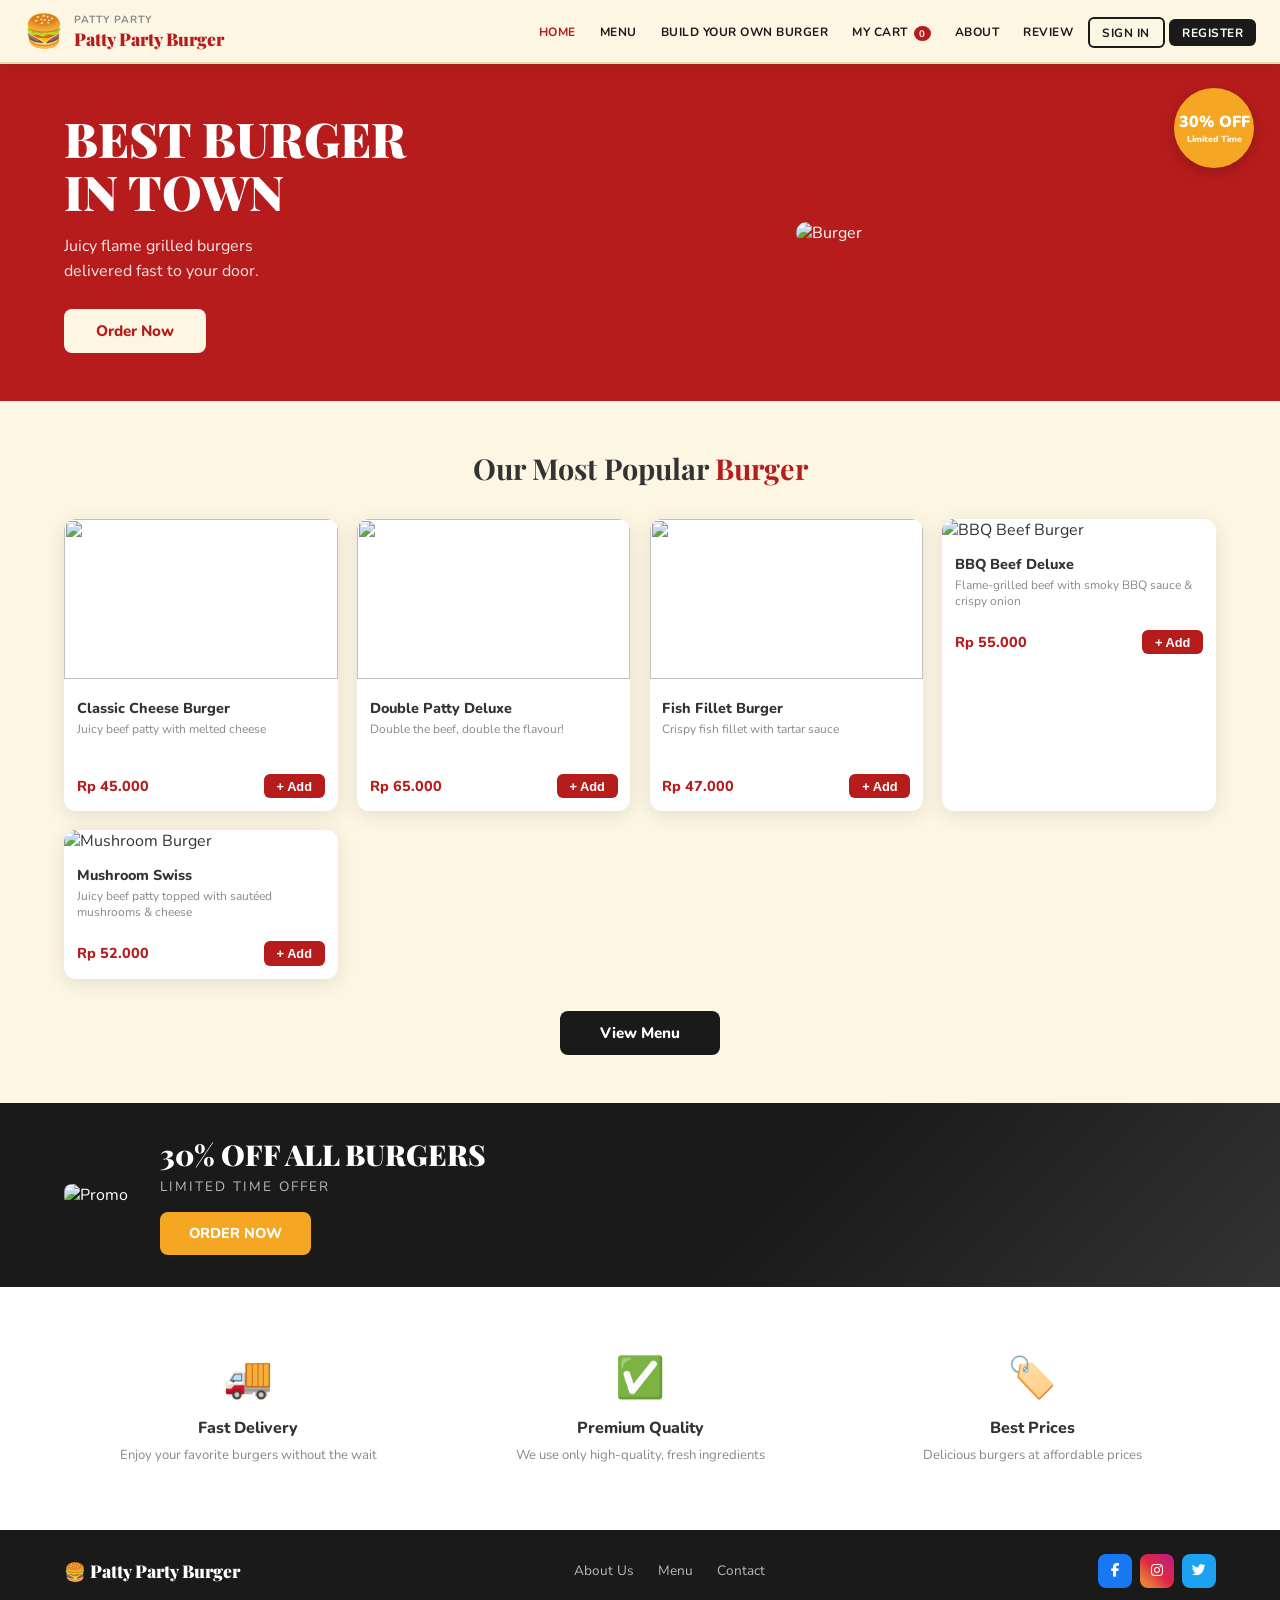
==== commit 5834c0d1: "Update index.html" ====
--- a/index.html
+++ b/index.html
@@ -94,15 +94,29 @@
       <h4>Double Patty Deluxe</h4><p>Double the beef, double the flavour!</p>
       <div class="card-footer"><span class="price">Rp 65.000</span><button class="btn-add">+ Add</button></div>
     </div>
-    <div class="burger-card" onclick="addToCart('Spicy Chicken Burger',48000,'https://images.unsplash.com/photo-1625228024892-55ec66d7e0aa?w=300&q=80')">
-      <img src="https://images.unsplash.com/photo-1625228024892-55ec66d7e0aa?w=300&q=80" alt="">
-      <h4>Spicy Chicken Burger</h4><p>Crispy chicken with spicy mayo</p>
-      <div class="card-footer"><span class="price">Rp 48.000</span><button class="btn-add">+ Add</button></div>
-    </div>
     <div class="burger-card" onclick="addToCart('Fish Fillet Burger',47000,'https://images.unsplash.com/photo-1571091718767-18b5b1457add?w=300&q=80')">
       <img src="https://images.unsplash.com/photo-1571091718767-18b5b1457add?w=300&q=80" alt="">
       <h4>Fish Fillet Burger</h4><p>Crispy fish fillet with tartar sauce</p>
       <div class="card-footer"><span class="price">Rp 47.000</span><button class="btn-add">+ Add</button></div>
+    </div>
+    <div class="burger-card">
+      <img src="https://images.unsplash.com/photo-1594212699903-ec8a3eca50f5?w=500&q=80" alt="BBQ Beef Burger">
+      <h4>BBQ Beef Deluxe</h4>
+      <p>Flame-grilled beef with smoky BBQ sauce & crispy onion</p>
+      <div class="card-footer">
+        <span class="price">Rp 55.000</span>
+        <button class="btn-add" onclick="addToCart('BBQ Beef Deluxe', 55000, 'https://images.unsplash.com/photo-1594212699903-ec8a3eca50f5?w=500&q=80')">+ Add</button>
+      </div>
+    </div>
+
+    <div class="burger-card">
+      <img src="https://images.unsplash.com/photo-1586190848861-99aa4a171e90?w=500&q=80" alt="Mushroom Burger">
+      <h4>Mushroom Swiss</h4>
+      <p>Juicy beef patty topped with sautéed mushrooms & cheese</p>
+      <div class="card-footer">
+        <span class="price">Rp 52.000</span>
+        <button class="btn-add" onclick="addToCart('Mushroom Swiss', 52000, 'https://images.unsplash.com/photo-1586190848861-99aa4a171e90?w=500&q=80')">+ Add</button>
+      </div>
     </div>
   </div>
   <button class="btn-viewmenu" onclick="location.href='menu.html'">View Menu</button>
@@ -144,4 +158,4 @@
 
 <script src="shared.js"></script>
 </body>
-</html>+</html>
